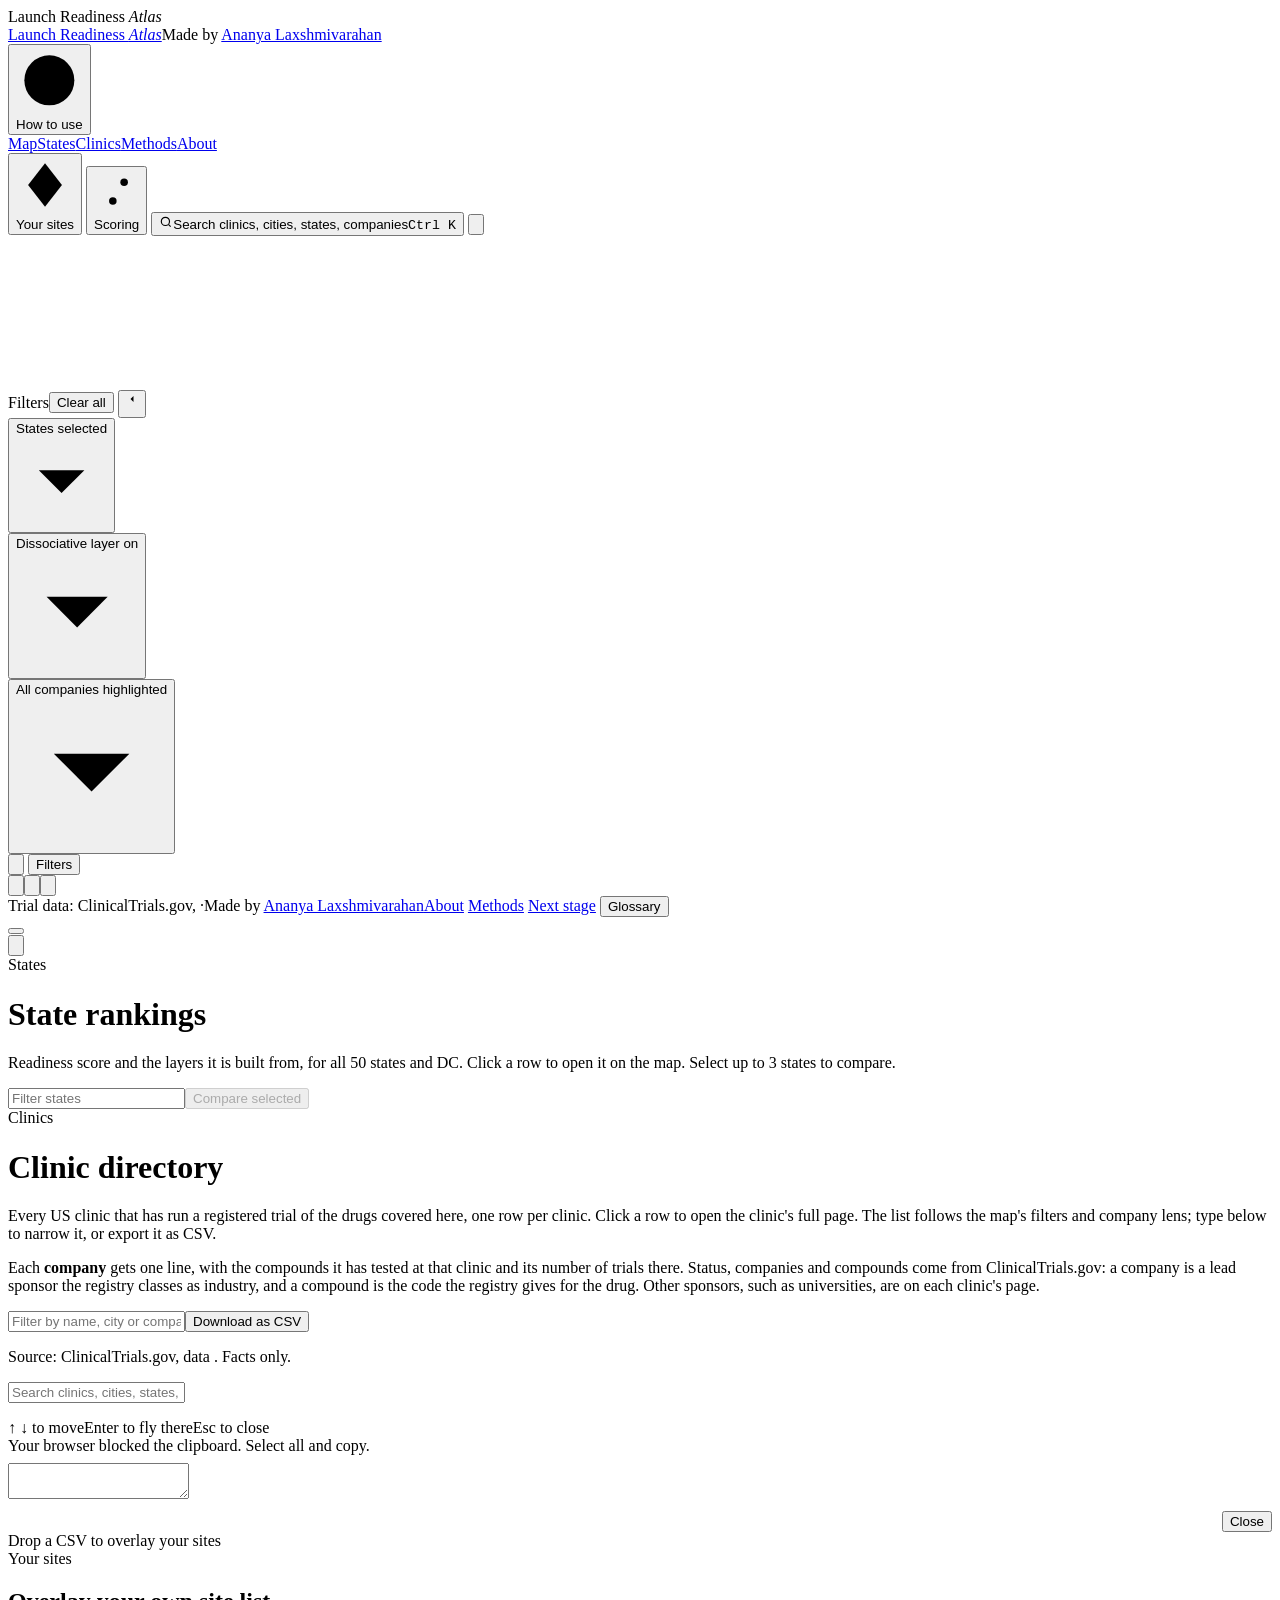
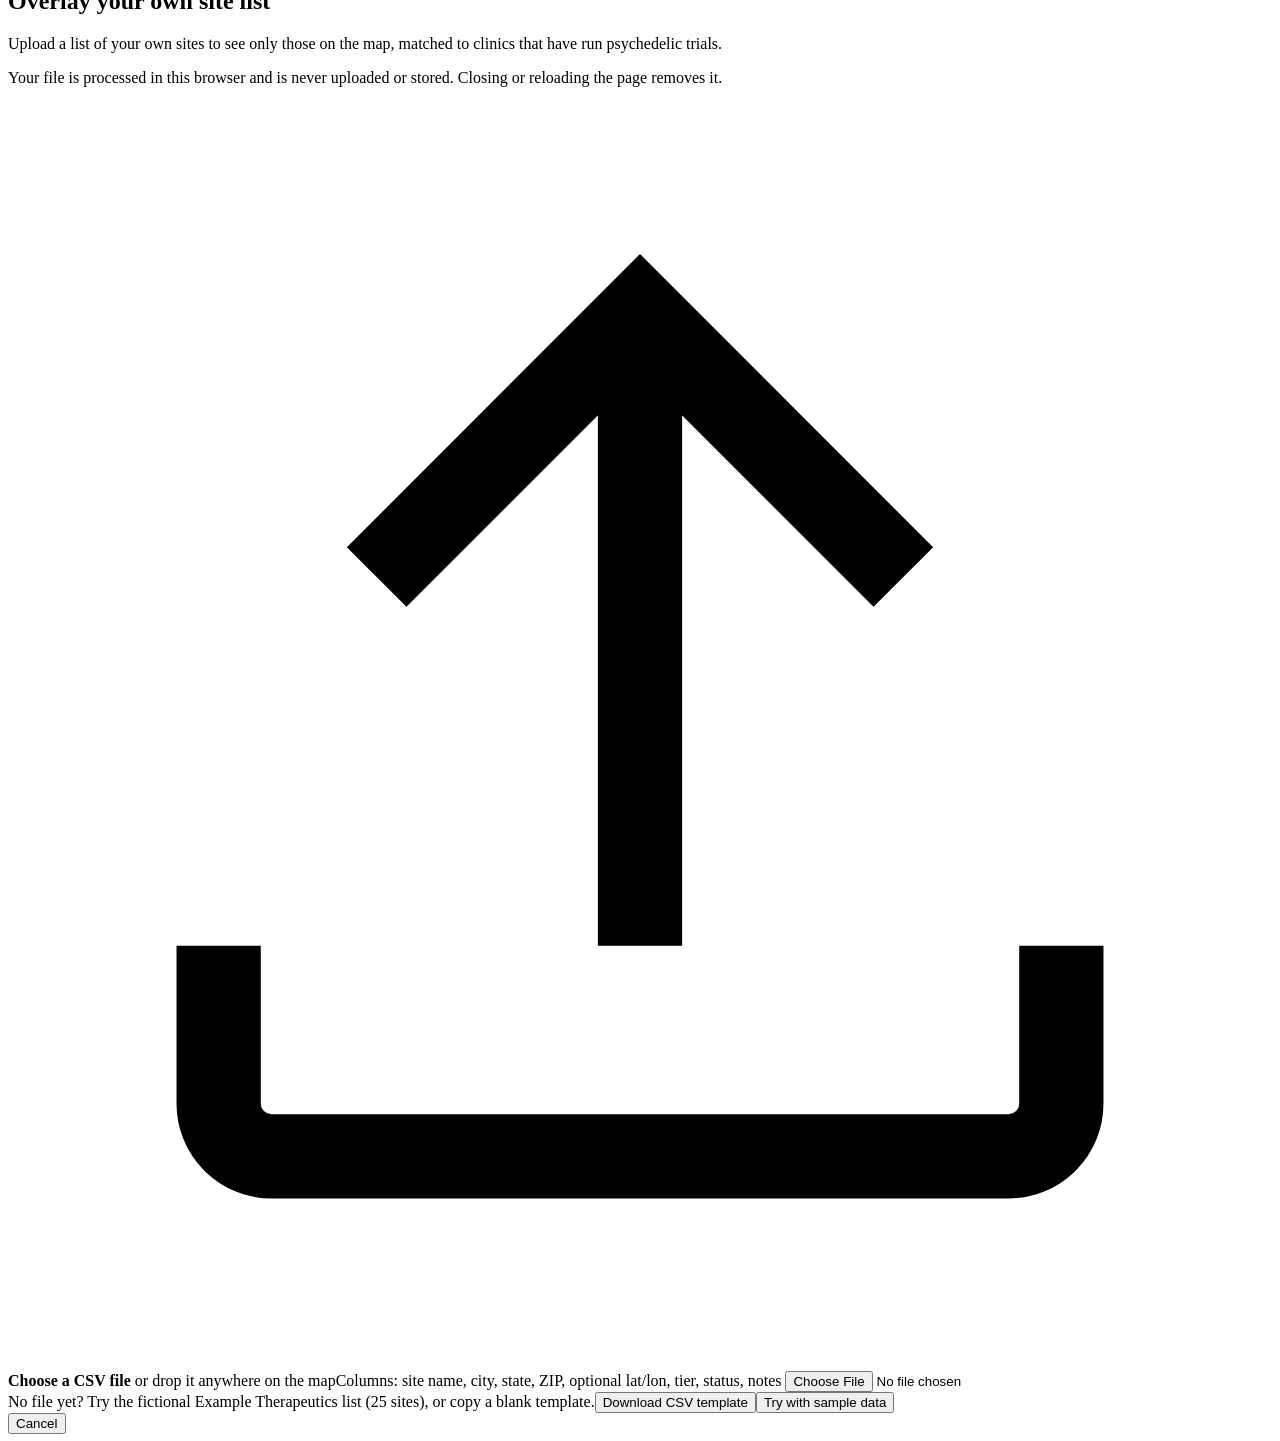
==== index.html @ 763b1fee "Launch Readiness Atlas v1.9.6" ====
<!DOCTYPE html>
<html lang="en-GB"><head><meta charset="utf-8"><meta name="robots" content="noindex,nofollow"><title>Psychedelic Launch Readiness Atlas (US)</title>
<script>location.replace('../../atlas.html' + location.search + '#for-sunstone');</script>
<noscript><meta http-equiv="refresh" content="0; url=../../index.html"></noscript></head>
<body><p>This page has moved. <a href="../../index.html">Open the Launch Readiness Atlas</a>.</p></body></html>
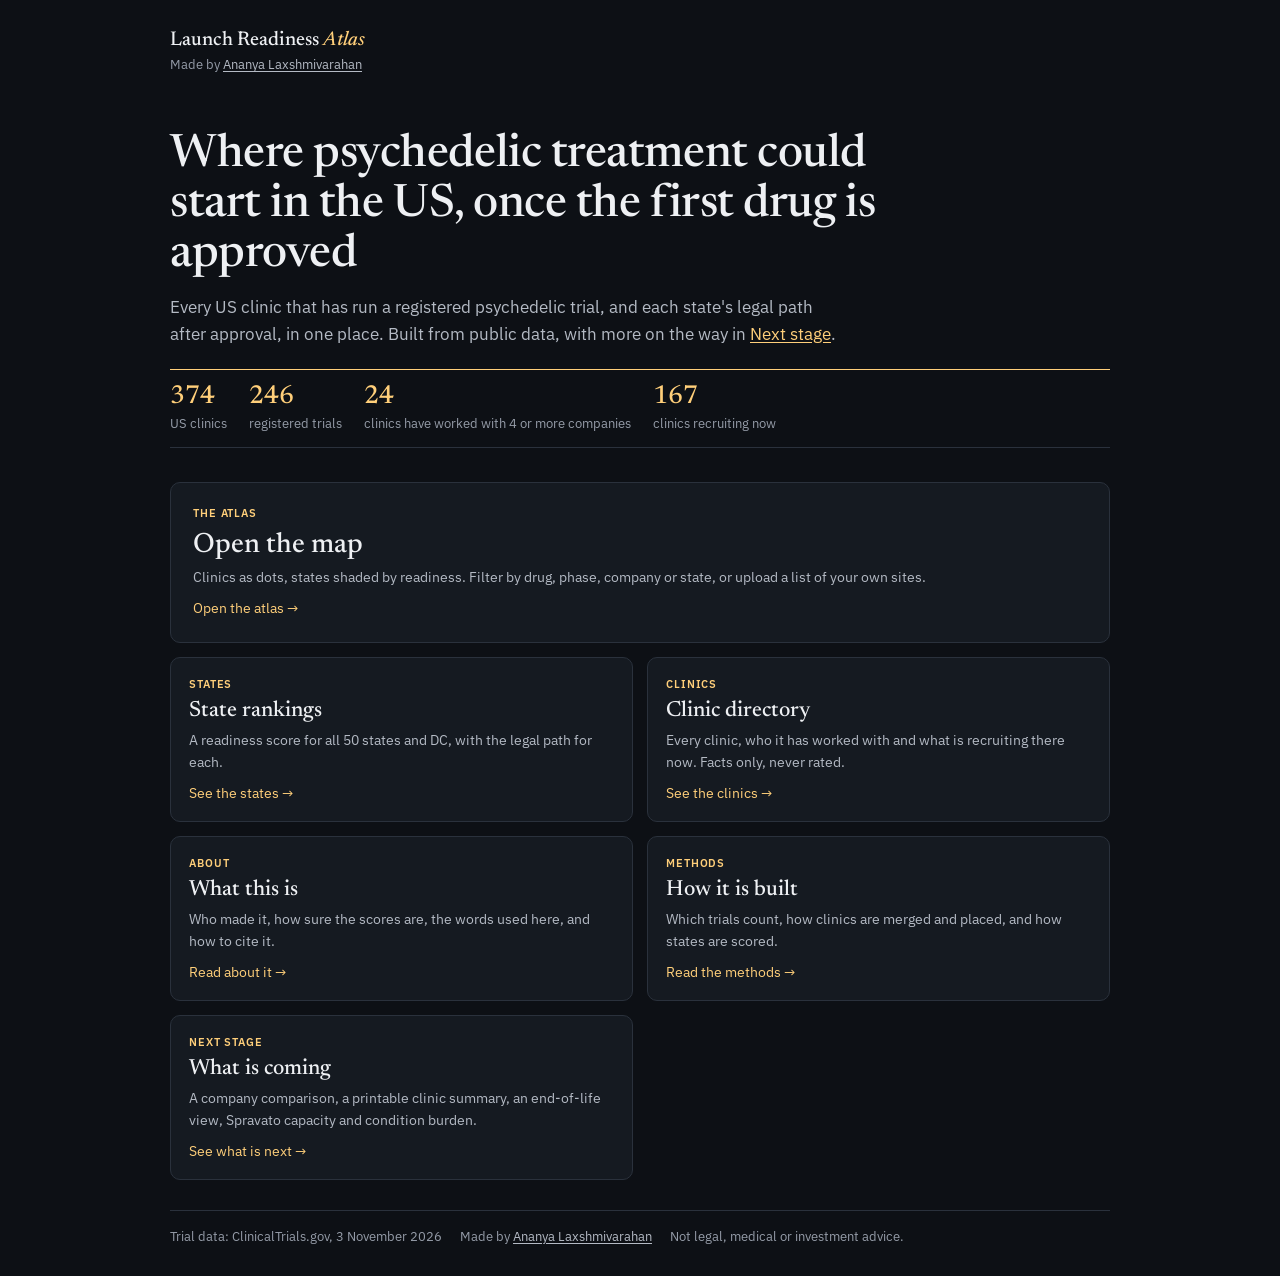
==== commit 0a7b0313: "404 hotfix" ====
--- a/index.html
+++ b/index.html
@@ -1,5 +1,94 @@
 <!DOCTYPE html>
-<html lang="en-GB"><head><meta charset="utf-8"><meta name="robots" content="noindex,nofollow"><title>Psychedelic Launch Readiness Atlas (US)</title>
-<script>location.replace('../../atlas.html' + location.search + '#for-sunstone');</script>
-<noscript><meta http-equiv="refresh" content="0; url=../../index.html"></noscript></head>
-<body><p>This page has moved. <a href="../../index.html">Open the Launch Readiness Atlas</a>.</p></body></html>
+<html lang="en-GB" data-theme="dark">
+<head>
+<meta charset="utf-8">
+<meta name="viewport" content="width=device-width, initial-scale=1">
+<meta name="robots" content="noindex,nofollow">
+<script>
+/* v1.9.3: one site for everyone. The ?r=TAG stays in the address so GoatCounter logs r-TAG on this page.
+   Old links keep working: ?r=TAG#for-SLUG (or #page-SLUG) opens a company's lens or a clinic inside the atlas, or stays here for any other slug;
+   #map, #states, #clinics, #methods, #about, #next, #limits and #clinic/ID (or #clinic-ID) open the atlas with the same tag and view. */
+var hubBase = (function () { var p = location.pathname; return /\/$/.test(p) ? p : (/\.[a-z]+$/i.test(p) ? p.replace(/[^\/]*$/, "") : p + "/"); })();
+function hubRoute() { var h = location.hash, m, inAtlas = {compass: 1, definium: 1, helus: 1, cybin: 1, reunion: 1, abbvie: 1, atai: 1, ataibeckley: 1, beckley: 1, resilient: 1, gh: 1, ghresearch: 1, iit: 1, sunstone: 1};
+  if ((m = h.match(/^#(?:for|page)-([a-z0-9-]+)$/))) { if (inAtlas[m[1].replace(/-/g, "")]) return location.replace(hubBase + "atlas.html" + location.search + "#for-" + m[1]); return history.replaceState(null, "", location.pathname + location.search); }
+  if ((m = h.match(/^#clinic-([A-Za-z0-9_]+)$/))) return location.replace(hubBase + "atlas.html" + location.search + "#clinic/" + m[1]);
+  if (/^#(map|states|clinics|methods|about|next|limits|clinic\/)/.test(h)) location.replace(hubBase + "atlas.html" + location.search + h); }
+hubRoute(); addEventListener("hashchange", hubRoute);
+try { var t = localStorage.getItem("atlas-theme"); if (t === "light" || t === "dark") document.documentElement.dataset.theme = t; } catch (e) {}
+</script>
+<!-- ===== Website build only (site/). Not in the review artifact. ===== -->
+<!-- The noindex meta now sits in the page head for both builds (v1.5). -->
+<script>
+/* Recipient tag. A link like https://YOUR-SITE/?r=sunstone records the event "r-sunstone"
+   in GoatCounter when analytics is switched on. With analytics off, this does nothing.
+   The tag is cleaned to letters, digits, - and _ (40 characters at most). */
+window.atlasRecipient = (new URLSearchParams(location.search).get("r") || "").toLowerCase().replace(/[^a-z0-9_-]/g, "").slice(0, 40);
+window.atlasCountRecipient = function () {
+  if (window.atlasRecipient && window.goatcounter && window.goatcounter.count)
+    window.goatcounter.count({path: "r-" + window.atlasRecipient, title: "Opened by " + window.atlasRecipient, event: true});
+};
+</script>
+<!-- Analytics ON (v1.7.1): GoatCounter site code ananyalaxs. No cookies; GoatCounter does not count file: or localhost pages. -->
+<script data-goatcounter="https://ananyalaxs.goatcounter.com/count" async src="https://gc.zgo.at/count.js" onload="atlasCountRecipient()"></script>
+
+<title>Psychedelic Launch Readiness Atlas (US)</title>
+<link rel="preconnect" href="https://fonts.googleapis.com">
+<link rel="preconnect" href="https://fonts.gstatic.com" crossorigin>
+<link href="https://fonts.googleapis.com/css2?family=IBM+Plex+Mono:wght@400;500&family=IBM+Plex+Sans:wght@400;500;600&family=Newsreader:opsz,wght@6..72,400;6..72,500;6..72,600&display=swap" rel="stylesheet">
+<style>
+:root{--serif:"Newsreader",Georgia,serif;--sans:"IBM Plex Sans",system-ui,-apple-system,"Segoe UI",Roboto,sans-serif;--mono:"IBM Plex Mono",ui-monospace,Menlo,monospace}
+html[data-theme="dark"]{color-scheme:dark;--bg:#0d1015;--panel:#151a21;--panel-2:#1c222b;--line:#2a313c;--ink:#eef0f3;--ink-2:#b4bac4;--ink-3:#959ca8;--accent:#ffcf7a}
+html[data-theme="light"]{color-scheme:light;--bg:#f4f3ef;--panel:#fcfbf8;--panel-2:#efede7;--line:#dcd8cf;--ink:#14171c;--ink-2:#454a52;--ink-3:#5f646d;--accent:#9a4a12}
+*{box-sizing:border-box}
+body{margin:0;background:var(--bg);color:var(--ink);font:15px/1.55 var(--sans);-webkit-font-smoothing:antialiased}
+a{color:var(--accent);text-underline-offset:2px}
+:focus-visible{outline:2px solid var(--accent);outline-offset:2px}
+.wrap{max-width:980px;margin:0 auto;padding:0 20px}
+header{padding:28px 0 0}
+.wordmark{font:500 20px/1 var(--serif);color:var(--ink);text-decoration:none}.wordmark i{color:var(--accent)}
+.byline{font-size:13px;color:var(--ink-3);margin-top:4px}.byline a{color:var(--ink-2)}
+.caps{font-size:11px;letter-spacing:.08em;text-transform:uppercase;color:var(--ink-3);font-weight:600}
+h1{font:500 clamp(30px,5vw,46px)/1.08 var(--serif);margin:56px 0 14px;max-width:760px;letter-spacing:-.01em}
+.lede{font-size:17px;color:var(--ink-2);max-width:680px;margin:0 0 10px}
+.facts{display:flex;flex-wrap:wrap;gap:8px 22px;margin:22px 0 34px;padding:14px 0;border-top:1px solid var(--line);border-bottom:1px solid var(--line)}
+.facts div{display:flex;flex-direction:column}.facts b{font:500 26px/1 var(--serif)}.facts span{font-size:12.5px;color:var(--ink-3);margin-top:4px}
+.cards{display:grid;grid-template-columns:repeat(2,1fr);gap:14px;margin:0 0 30px}
+.card{display:block;background:var(--panel);border:1px solid var(--line);border-radius:10px;padding:18px 18px 16px;text-decoration:none;color:var(--ink);transition:border-color .15s}
+.card:hover{border-color:var(--accent)}.card.main{grid-column:1/-1;padding:22px}
+.card h2{font:500 22px/1.15 var(--serif);margin:6px 0 6px}.card.main h2{font-size:28px}
+.card p{margin:0;color:var(--ink-2);font-size:14px}.card .go{display:inline-block;margin-top:10px;color:var(--accent);font-size:13.5px}
+.note{font-size:13px;color:var(--ink-3);max-width:720px}
+footer{border-top:1px solid var(--line);margin-top:30px;padding:16px 0 30px;font-size:12.5px;color:var(--ink-3);display:flex;flex-wrap:wrap;gap:6px 18px}
+footer a{color:var(--ink-2)}
+@media (max-width:640px){.cards{grid-template-columns:1fr}h1{margin-top:36px}}
+
+/* v1.9.2: brand accent on stat boxes and card headers; inset shadows only, layout unchanged */
+.facts{border-top-color:var(--accent)}.facts b{color:var(--accent)}.card .caps{color:var(--accent)}
+</style>
+</head>
+<body>
+<div class="wrap">
+<header><a class="wordmark" href="./">Launch Readiness <i>Atlas</i></a><div class="byline">Made by <a href="https://www.linkedin.com/in/ananya-laxshmivarahan/" target="_blank" rel="noopener">Ananya Laxshmivarahan</a></div></header>
+<main>
+<h1>Where psychedelic treatment could start in the US, once the first drug is approved</h1>
+<p class="lede">Every US clinic that has run a registered psychedelic trial, and each state's legal path after approval, in one place. Built from public data, with more on the way in <a href="atlas.html#next">Next stage</a>.</p>
+<div class="facts"><div><b>374</b><span>US clinics</span></div><div><b>246</b><span>registered trials</span></div><div><b>24</b><span>clinics have worked with 4 or more companies</span></div><div><b>167</b><span>clinics recruiting now</span></div></div>
+<div class="cards">
+<a class="card main" href="atlas.html#map"><div class="caps">The atlas</div><h2>Open the map</h2><p>Clinics as dots, states shaded by readiness. Filter by drug, phase, company or state, or upload a list of your own sites.</p><span class="go">Open the atlas &rarr;</span></a>
+<a class="card" href="atlas.html#states"><div class="caps">States</div><h2>State rankings</h2><p>A readiness score for all 50 states and DC, with the legal path for each.</p><span class="go">See the states &rarr;</span></a>
+<a class="card" href="atlas.html#clinics"><div class="caps">Clinics</div><h2>Clinic directory</h2><p>Every clinic, who it has worked with and what is recruiting there now. Facts only, never rated.</p><span class="go">See the clinics &rarr;</span></a>
+<a class="card" href="atlas.html#about"><div class="caps">About</div><h2>What this is</h2><p>Who made it, how sure the scores are, the words used here, and how to cite it.</p><span class="go">Read about it &rarr;</span></a>
+<a class="card" href="atlas.html#methods"><div class="caps">Methods</div><h2>How it is built</h2><p>Which trials count, how clinics are merged and placed, and how states are scored.</p><span class="go">Read the methods &rarr;</span></a>
+<a class="card" href="atlas.html#next"><div class="caps">Next stage</div><h2>What is coming</h2><p>A company comparison, a printable clinic summary, an end-of-life view, Spravato capacity and condition burden.</p><span class="go">See what is next &rarr;</span></a>
+</div>
+</main>
+<script>
+/* v1.9.4: every link into the atlas, and the wordmark, carries the reader's ?r tag, so the counter and the view survive the click. */
+(function () { var r = window.atlasRecipient; if (!r) return; var q = "?r=" + encodeURIComponent(r);
+  document.querySelectorAll('a[href^="atlas.html"]').forEach(function (a) { var h = a.getAttribute("href"), i = h.indexOf("#"); a.setAttribute("href", (i < 0 ? h : h.slice(0, i)) + q + (i < 0 ? "" : h.slice(i))); });
+  var w = document.querySelector("a.wordmark"); if (w) w.setAttribute("href", "./" + q); })();
+</script>
+<footer><span>Trial data: ClinicalTrials.gov, 3 November 2026</span><span>Made by <a href="https://www.linkedin.com/in/ananya-laxshmivarahan/" target="_blank" rel="noopener">Ananya Laxshmivarahan</a></span><span>Not legal, medical or investment advice.</span></footer>
+</div>
+</body>
+</html>
